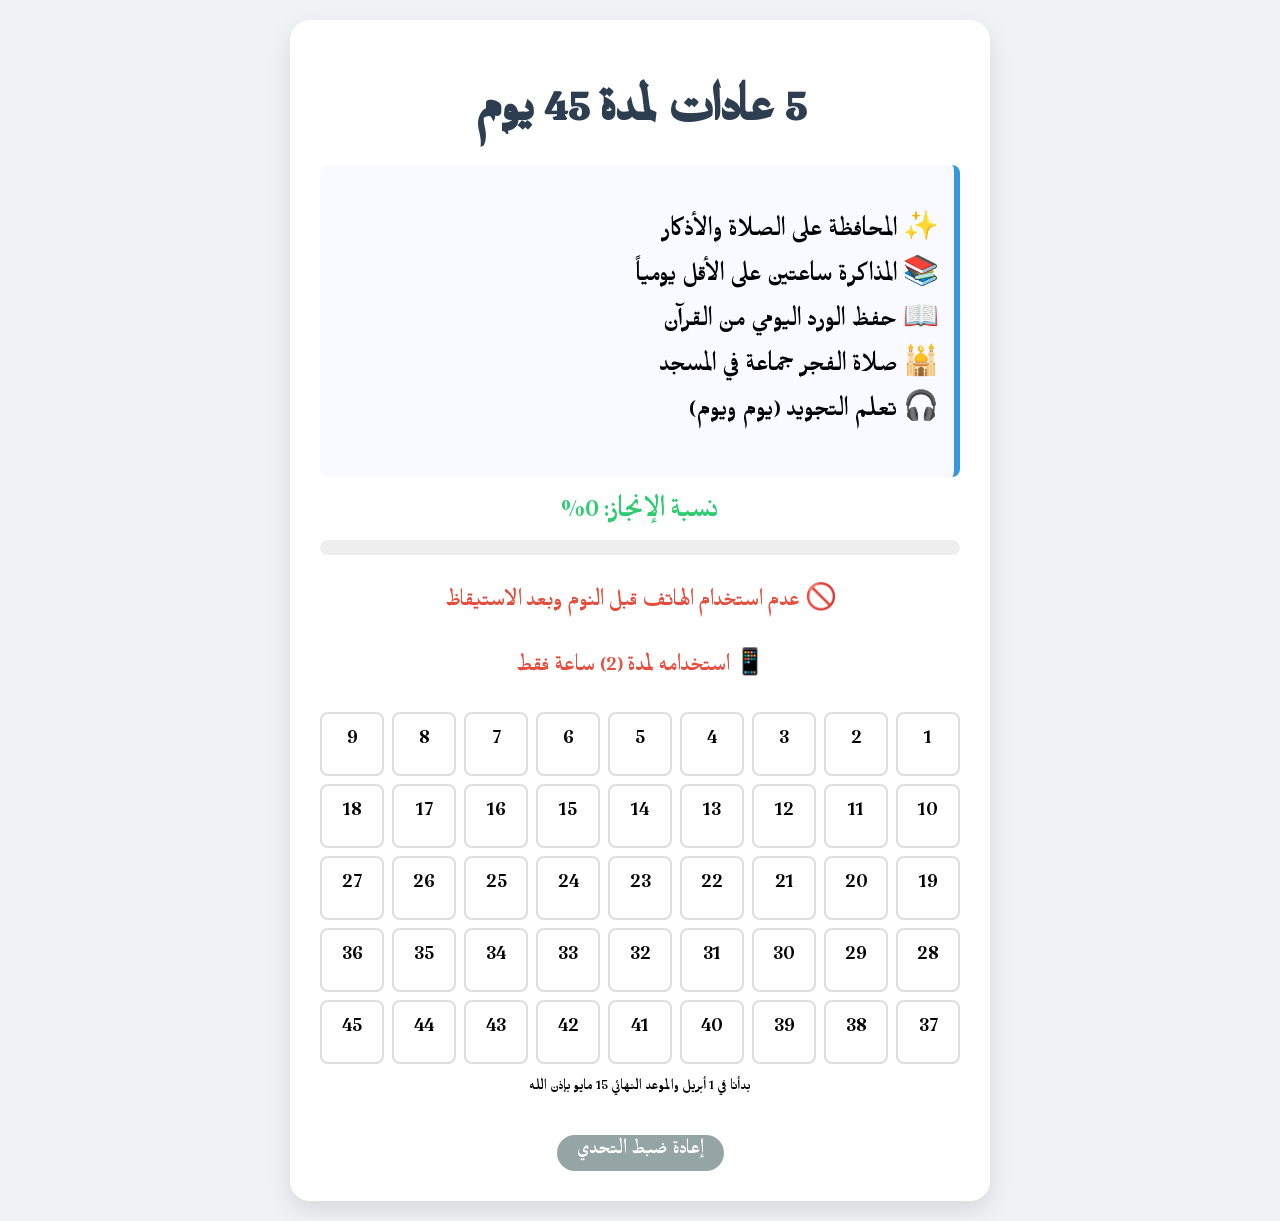
==== index.htm @ 877a6a42 "Add files via upload" ====
<!DOCTYPE html>
<html lang="ar" dir="rtl">
<head>
    <meta charset="UTF-8">
    <meta name="viewport" content="width=device-width, initial-scale=1.0">
    <title>تحدي الـ 45 يوم</title>
    <link rel="stylesheet" href="style.css">
</head>
<body>
    <div class="container">
        <h1>5 عادات لمدة 45 يوم</h1>
        
        <div class="habits-list">
            <ul>
                <li>✨ المحافظة على الصلاة والأذكار</li>
                <li>📚 المذاكرة ساعتين على الأقل يومياً</li>
                <li>📖 حفظ الورد اليومي من القرآن</li>
                <li>🕌 صلاة الفجر جماعة في المسجد</li>
                <li>🎧 تعلم التجويد (يوم ويوم)</li>
            </ul>
        </div>

        <div class="progress-container">
            <div class="progress-text">نسبة الإنجاز: <span id="percent">0%</span></div>
            <div class="progress-bar-bg">
                <div class="progress-bar-fill" id="barFill"></div>
            </div>
        </div>

        <div class="rules">
            <p>🚫 عدم استخدام الهاتف قبل النوم وبعد الاستيقاظ</p>
            <p>📱 استخدامه لمدة (2) ساعة فقط</p>
        </div>

        <div class="grid" id="habitGrid"></div>

        <div class="info">
            <p>بدأنا في 1 أبريل والموعد النهائي 15 مايو بإذن الله</p>
            <button onclick="resetProgress()" class="reset-btn">إعادة ضبط التحدي</button>
        </div>
    </div>

    <script src="script.js"></script>
</body>
</html>
---- style.css ----
@import url('https://fonts.googleapis.com/css2?family=Katibeh&display=swap');

* {
    font-family: "Katibeh", serif;
    box-sizing: border-box;
}

body {
    background: #f0f2f5;
    display: flex;
    justify-content: center;
    padding: 20px;
    margin: 0;
}

.container {
    background: white;
    padding: 30px;
    border-radius: 20px;
    box-shadow: 0 10px 25px rgba(0,0,0,0.1);
    max-width: 700px;
    width: 100%;
    text-align: center;
}

h1 { font-size: 3.5rem; margin-bottom: 10px; color: #2c3e50; }

.habits-list {
    text-align: right;
    background: #f8faff;
    padding: 15px;
    border-right: 6px solid #3498db;
    border-radius: 8px;
    margin-bottom: 20px;
}

.habits-list ul { list-style: none; padding: 0; font-size: 1.8rem; }

/* تنسيق شريط التقدم */
.progress-container { margin-bottom: 25px; }
.progress-text { font-size: 2rem; margin-bottom: 5px; color: #2ecc71; }
.progress-bar-bg {
    background: #eee;
    height: 15px;
    border-radius: 10px;
    overflow: hidden;
}
.progress-bar-fill {
    background: #2ecc71;
    height: 100%;
    width: 0%;
    transition: width 0.5s ease;
}

.rules { font-size: 1.6rem; color: #e74c3c; margin-bottom: 20px; }

.grid {
    display: grid;
    grid-template-columns: repeat(9, 1fr);
    gap: 8px;
}

.day-box {
    aspect-ratio: 1;
    border: 2px solid #ddd;
    border-radius: 8px;
    display: flex;
    align-items: center;
    justify-content: center;
    font-size: 1.6rem;
    cursor: pointer;
    transition: 0.2s;
}

.day-box.completed {
    background: #2ecc71;
    color: white;
    border-color: #2ecc71;
    box-shadow: 0 4px 8px rgba(46, 204, 113, 0.3);
}

.reset-btn {
    background: #95a5a6;
    color: white;
    border: none;
    padding: 5px 20px;
    border-radius: 20px;
    font-size: 1.4rem;
    cursor: pointer;
    margin-top: 20px;
}

@media (max-width: 500px) {
    .grid { grid-template-columns: repeat(5, 1fr); }
}
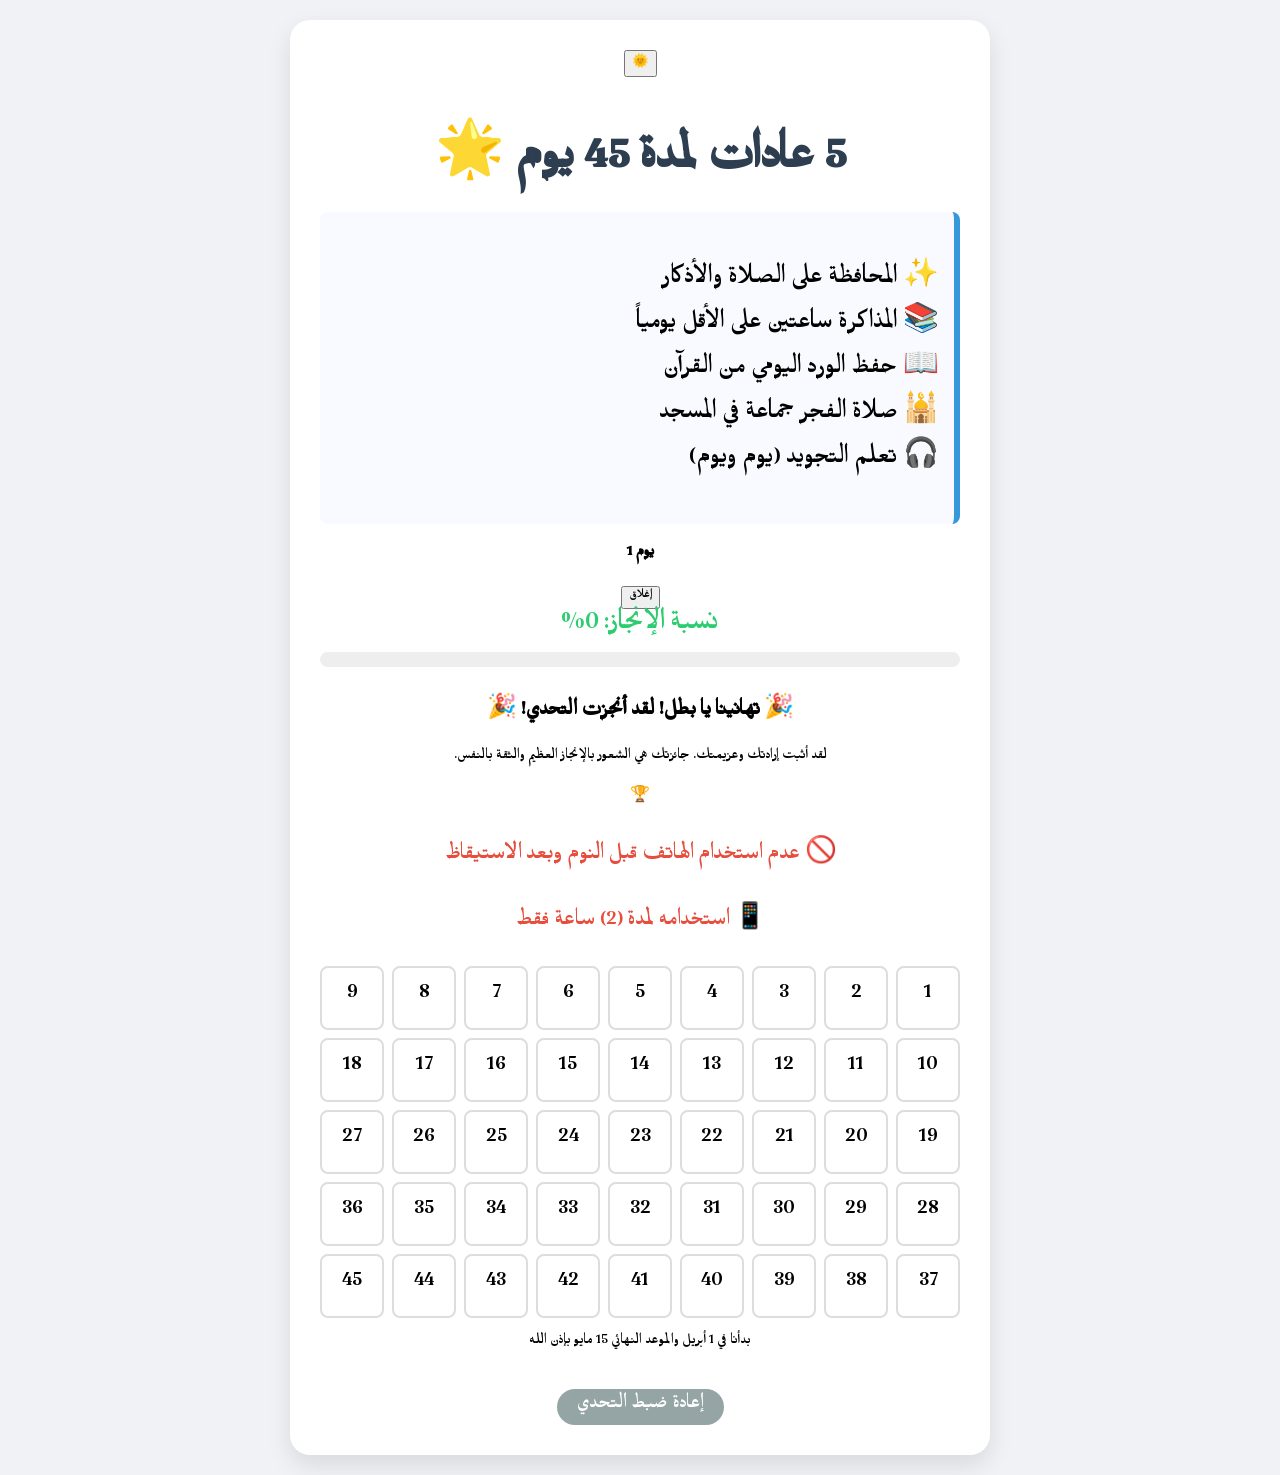
==== commit d029a949: "Update index.htm" ====
--- a/index.htm
+++ b/index.htm
@@ -3,12 +3,23 @@
 <head>
     <meta charset="UTF-8">
     <meta name="viewport" content="width=device-width, initial-scale=1.0">
-    <title>تحدي الـ 45 يوم</title>
+    
+    <title>تحدي الـ 45 يوم 🌱 Mohamed</title>
+    <meta name="keywords" content="تحدي 45 يوم, متتبع عادات, محمد, تطوير الذات, برمجة, 45 days challenge, habit tracker">
+    <meta name="description" content="تطبيق شخصي لتتبع العادات الخمس الأساسية لمدة 45 يوم بنظام تقييم بالألوان.">
+    
+    <link rel="icon" type="image/svg+xml" href="data:image/svg+xml,%3Csvg xmlns='http://www.w3.org/2000/svg' viewBox='0 0 100 100'%3E%3Ccircle cx='50' cy='50' r='50' fill='%232ecc71'/%3E%3Cpath d='M75 35 45 65 25 45' fill='none' stroke='white' stroke-width='10' stroke-linecap='round' stroke-linejoin='round'/%3E%3C/svg%3E">
+    
+    <link rel="apple-touch-icon" href="data:image/svg+xml,%3Csvg xmlns='http://www.w3.org/2000/svg' viewBox='0 0 100 100'%3E%3Ccircle cx='50' cy='50' r='50' fill='%232ecc71'/%3E%3Cpath d='M75 35 45 65 25 45' fill='none' stroke='white' stroke-width='10' stroke-linecap='round' stroke-linejoin='round'/%3E%3C/svg%3E">
+    
     <link rel="stylesheet" href="style.css">
 </head>
-<body>
-    <div class="container">
-        <h1>5 عادات لمدة 45 يوم</h1>
+<body class="light-theme"> <div class="container">
+        <div class="theme-switcher">
+            <button id="themeBtn" onclick="toggleTheme()" class="icon-btn">🌞</button>
+        </div>
+
+        <h1>5 عادات لمدة 45 يوم 🌟</h1>
         
         <div class="habits-list">
             <ul>
@@ -19,12 +30,26 @@
                 <li>🎧 تعلم التجويد (يوم ويوم)</li>
             </ul>
         </div>
+        <div id="habitModal" class="modal hidden">
+    <div class="modal-content">
+        <h3 id="modalTitle">يوم 1</h3>
+        <div id="checklist">
+        </div>
+        <button onclick="closeModal()" class="close-btn">إغلاق</button>
+    </div>
+</div>
 
         <div class="progress-container">
             <div class="progress-text">نسبة الإنجاز: <span id="percent">0%</span></div>
             <div class="progress-bar-bg">
                 <div class="progress-bar-fill" id="barFill"></div>
             </div>
+        </div>
+
+        <div id="rewardMessage" class="reward-message hidden">
+            <h2>🎉 تهانينا يا بطل! لقد أنجزت التحدي! 🎉</h2>
+            <p>لقد أثبت إرادتك وعزيمتك. جائزتك هي الشعور بالإنجاز العظيم والثقة بالنفس.</p>
+            <div class="reward-icon">🏆</div>
         </div>
 
         <div class="rules">
@@ -40,6 +65,7 @@
         </div>
     </div>
 
+
     <script src="script.js"></script>
 </body>
-</html>+</html>
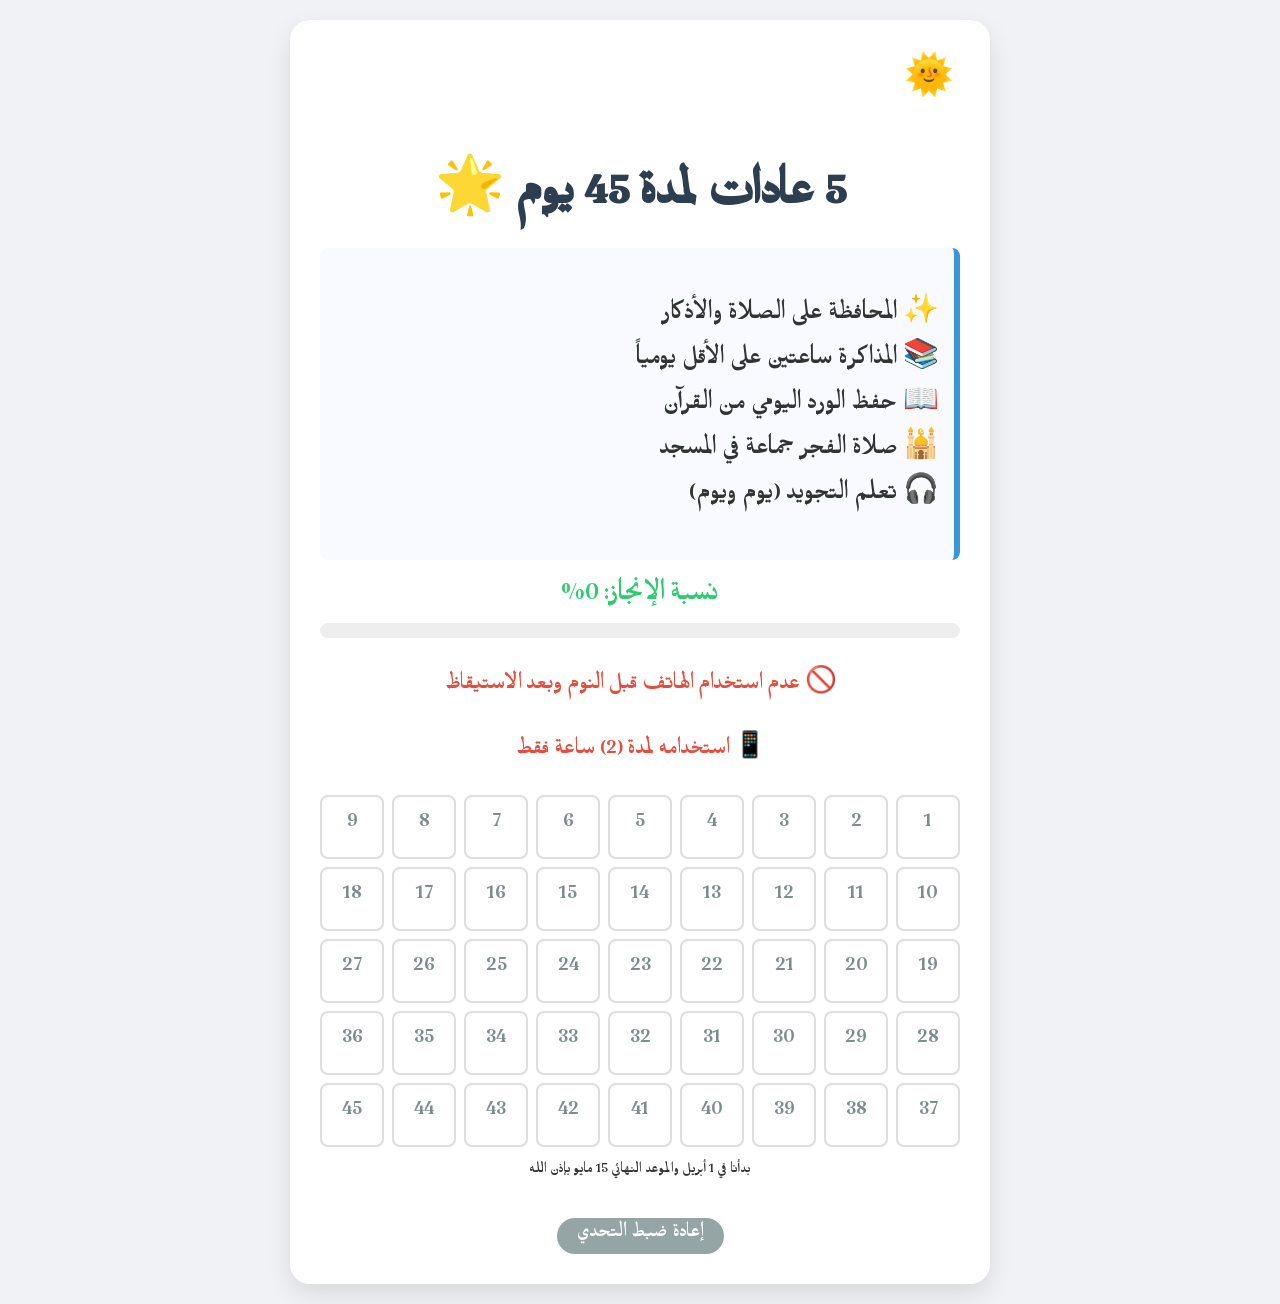
==== commit 1e713312: "Update index" ====
--- a/index.htm
+++ b/index.htm
@@ -5,11 +5,18 @@
     <meta name="viewport" content="width=device-width, initial-scale=1.0">
     
     <title>تحدي الـ 45 يوم 🌱 Mohamed</title>
+    
     <meta name="keywords" content="تحدي 45 يوم, متتبع عادات, محمد, تطوير الذات, برمجة, 45 days challenge, habit tracker">
-    <meta name="description" content="تطبيق شخصي لتتبع العادات الخمس الأساسية لمدة 45 يوم بنظام تقييم بالألوان.">
+    <meta name="description" content="تحدي الـ 45 يوم لتتبع العادات اليومية (صلاة، قرآن، مذاكرة، تجويد) - ابدأ رحلة التغيير الآن مع محمد.">
+    
+    <meta property="og:title" content="تحدي الـ 45 يوم 🌱">
+    <meta property="og:description" content="تابع تقدمي في العادات اليومية على موقعي الخاص.">
+    <meta property="og:image" content="https://moham7d2011.github.io/habit-tracker/favicon.png">
+    
+    <link rel="canonical" href="https://moham7d2011.github.io/habit-tracker/">
+    <link rel="sitemap" type="application/xml" title="Sitemap" href="https://moham7d2011.github.io/habit-tracker/sitemap.xml">
     
     <link rel="icon" type="image/svg+xml" href="data:image/svg+xml,%3Csvg xmlns='http://www.w3.org/2000/svg' viewBox='0 0 100 100'%3E%3Ccircle cx='50' cy='50' r='50' fill='%232ecc71'/%3E%3Cpath d='M75 35 45 65 25 45' fill='none' stroke='white' stroke-width='10' stroke-linecap='round' stroke-linejoin='round'/%3E%3C/svg%3E">
-    
     <link rel="apple-touch-icon" href="data:image/svg+xml,%3Csvg xmlns='http://www.w3.org/2000/svg' viewBox='0 0 100 100'%3E%3Ccircle cx='50' cy='50' r='50' fill='%232ecc71'/%3E%3Cpath d='M75 35 45 65 25 45' fill='none' stroke='white' stroke-width='10' stroke-linecap='round' stroke-linejoin='round'/%3E%3C/svg%3E">
     
     <link rel="stylesheet" href="style.css">
--- a/style.css
+++ b/style.css
@@ -5,31 +5,29 @@
     box-sizing: border-box;
 }
 
+/* التنسيقات العامة */
 body {
-    background: #f0f2f5;
     display: flex;
     justify-content: center;
     padding: 20px;
     margin: 0;
+    transition: background-color 0.3s ease, color 0.3s ease;
 }
 
 .container {
-    background: white;
     padding: 30px;
     border-radius: 20px;
-    box-shadow: 0 10px 25px rgba(0,0,0,0.1);
     max-width: 700px;
     width: 100%;
     text-align: center;
-}
-
-h1 { font-size: 3.5rem; margin-bottom: 10px; color: #2c3e50; }
+    transition: background-color 0.3s ease, box-shadow 0.3s ease;
+}
+
+h1 { font-size: 3.5rem; margin-bottom: 10px; }
 
 .habits-list {
     text-align: right;
-    background: #f8faff;
     padding: 15px;
-    border-right: 6px solid #3498db;
     border-radius: 8px;
     margin-bottom: 20px;
 }
@@ -38,21 +36,19 @@
 
 /* تنسيق شريط التقدم */
 .progress-container { margin-bottom: 25px; }
-.progress-text { font-size: 2rem; margin-bottom: 5px; color: #2ecc71; }
+.progress-text { font-size: 2rem; margin-bottom: 5px; }
 .progress-bar-bg {
-    background: #eee;
     height: 15px;
     border-radius: 10px;
     overflow: hidden;
 }
 .progress-bar-fill {
-    background: #2ecc71;
     height: 100%;
     width: 0%;
     transition: width 0.5s ease;
 }
 
-.rules { font-size: 1.6rem; color: #e74c3c; margin-bottom: 20px; }
+.rules { font-size: 1.6rem; margin-bottom: 20px; }
 
 .grid {
     display: grid;
@@ -62,7 +58,7 @@
 
 .day-box {
     aspect-ratio: 1;
-    border: 2px solid #ddd;
+    border: 2px solid;
     border-radius: 8px;
     display: flex;
     align-items: center;
@@ -80,7 +76,6 @@
 }
 
 .reset-btn {
-    background: #95a5a6;
     color: white;
     border: none;
     padding: 5px 20px;
@@ -92,4 +87,130 @@
 
 @media (max-width: 500px) {
     .grid { grid-template-columns: repeat(5, 1fr); }
-}+}
+
+/* زرتغيير المظهر */
+.theme-switcher {
+    text-align: right;
+    margin-bottom: 15px;
+}
+.icon-btn {
+    background: none;
+    border: none;
+    font-size: 2.5rem;
+    cursor: pointer;
+}
+
+/* رسالة الجائزة */
+.reward-message {
+    background-color: #f1c40f; /* لون ذهبي */
+    color: #fff;
+    padding: 20px;
+    border-radius: 15px;
+    margin-bottom: 25px;
+    border: 3px solid #f39c12;
+    transition: opacity 0.5s ease, transform 0.5s ease;
+}
+.reward-message.hidden {
+    opacity: 0;
+    transform: translateY(-20px);
+    display: none; /* لمنع ظهورها تماماً */
+}
+.reward-message h2 { font-size: 2.5rem; margin-top: 0; }
+.reward-icon { font-size: 4rem; margin-top: 10px; }
+
+
+/* --- تنسيقات المظهر الفاتح (الافتراضي) --- */
+body.light-theme {
+    background: #f0f2f5;
+    color: #333;
+}
+body.light-theme .container {
+    background: white;
+    box-shadow: 0 10px 25px rgba(0,0,0,0.1);
+}
+body.light-theme h1 { color: #2c3e50; }
+body.light-theme .habits-list {
+    background: #f8faff;
+    border-right: 6px solid #3498db;
+}
+body.light-theme .progress-text { color: #2ecc71; }
+body.light-theme .progress-bar-bg { background: #eee; }
+body.light-theme .progress-bar-fill { background: #2ecc71; }
+body.light-theme .rules { color: #e74c3c; }
+body.light-theme .day-box { border-color: #ddd; color: #7f8c8d; }
+body.light-theme .reset-btn { background: #95a5a6; }
+body.light-theme .icon-btn { color: #2c3e50; }
+
+
+/* --- تنسيقات المظهر الداكن (الأسود) --- */
+body.dark-theme {
+    background: #1a1a1a; /* لون خلفية داكن جداً */
+    color: #ecf0f1; /* لون خط فاتح */
+}
+body.dark-theme .container {
+    background: #2c3e50; /* لون خلفية البطاقة */
+    box-shadow: 0 10px 25px rgba(0,0,0,0.3);
+}
+body.dark-theme h1 { color: #ecf0f1; }
+body.dark-theme .habits-list {
+    background: #34495e;
+    border-right: 6px solid #f1c40f; /* لون ذهبي */
+}
+body.dark-theme .progress-text { color: #f1c40f; }
+body.dark-theme .progress-bar-bg { background: #4a5a6a; }
+body.dark-theme .progress-bar-fill { background: #f1c40f; }
+body.dark-theme .rules { color: #ff6b6b; }
+body.dark-theme .day-box { border-color: #6a7a8a; color: #bdc3c7; }
+body.dark-theme .reset-btn { background: #6a7a8a; }
+body.dark-theme .icon-btn { color: #ecf0f1; }
+/* ألوان الحالة الجديدة */
+.day-box.perfect { background-color: #2ecc71; color: white; border: none; } /* 4 أو 5 عادات - أخضر */
+.day-box.good { background-color: #f1c40f; color: white; border: none; }    /* 3 عادات - أصفر */
+.day-box.low { background-color: #e74c3c; color: white; border: none; }     /* 1-2 عادة - أحمر */
+
+/* تنسيق النافذة المنبثقة */
+.modal {
+    position: fixed;
+    top: 0; left: 0; width: 100%; height: 100%;
+    background: rgba(0,0,0,0.7);
+    display: flex;
+    justify-content: center;
+    align-items: center;
+    z-index: 1000;
+}
+.modal.hidden { display: none; }
+
+.modal-content {
+    background: white;
+    padding: 20px;
+    border-radius: 15px;
+    width: 300px;
+    text-align: right;
+}
+
+body.dark-theme .modal-content {
+    background: #2c3e50;
+    color: white;
+}
+
+.habit-item {
+    display: flex;
+    align-items: center;
+    gap: 10px;
+    margin-bottom: 10px;
+    font-size: 1.4rem;
+}
+.close-btn{
+    padding : 15px 20px;
+    margin: 0 auto;
+    background: #26E4FF;
+    color: #fff;
+    border: none;
+    border-radius: 10%;
+    font-size: 25px;
+}
+#modalTitle{
+    font-size: 30px;
+    font-weight: 300;
+}
